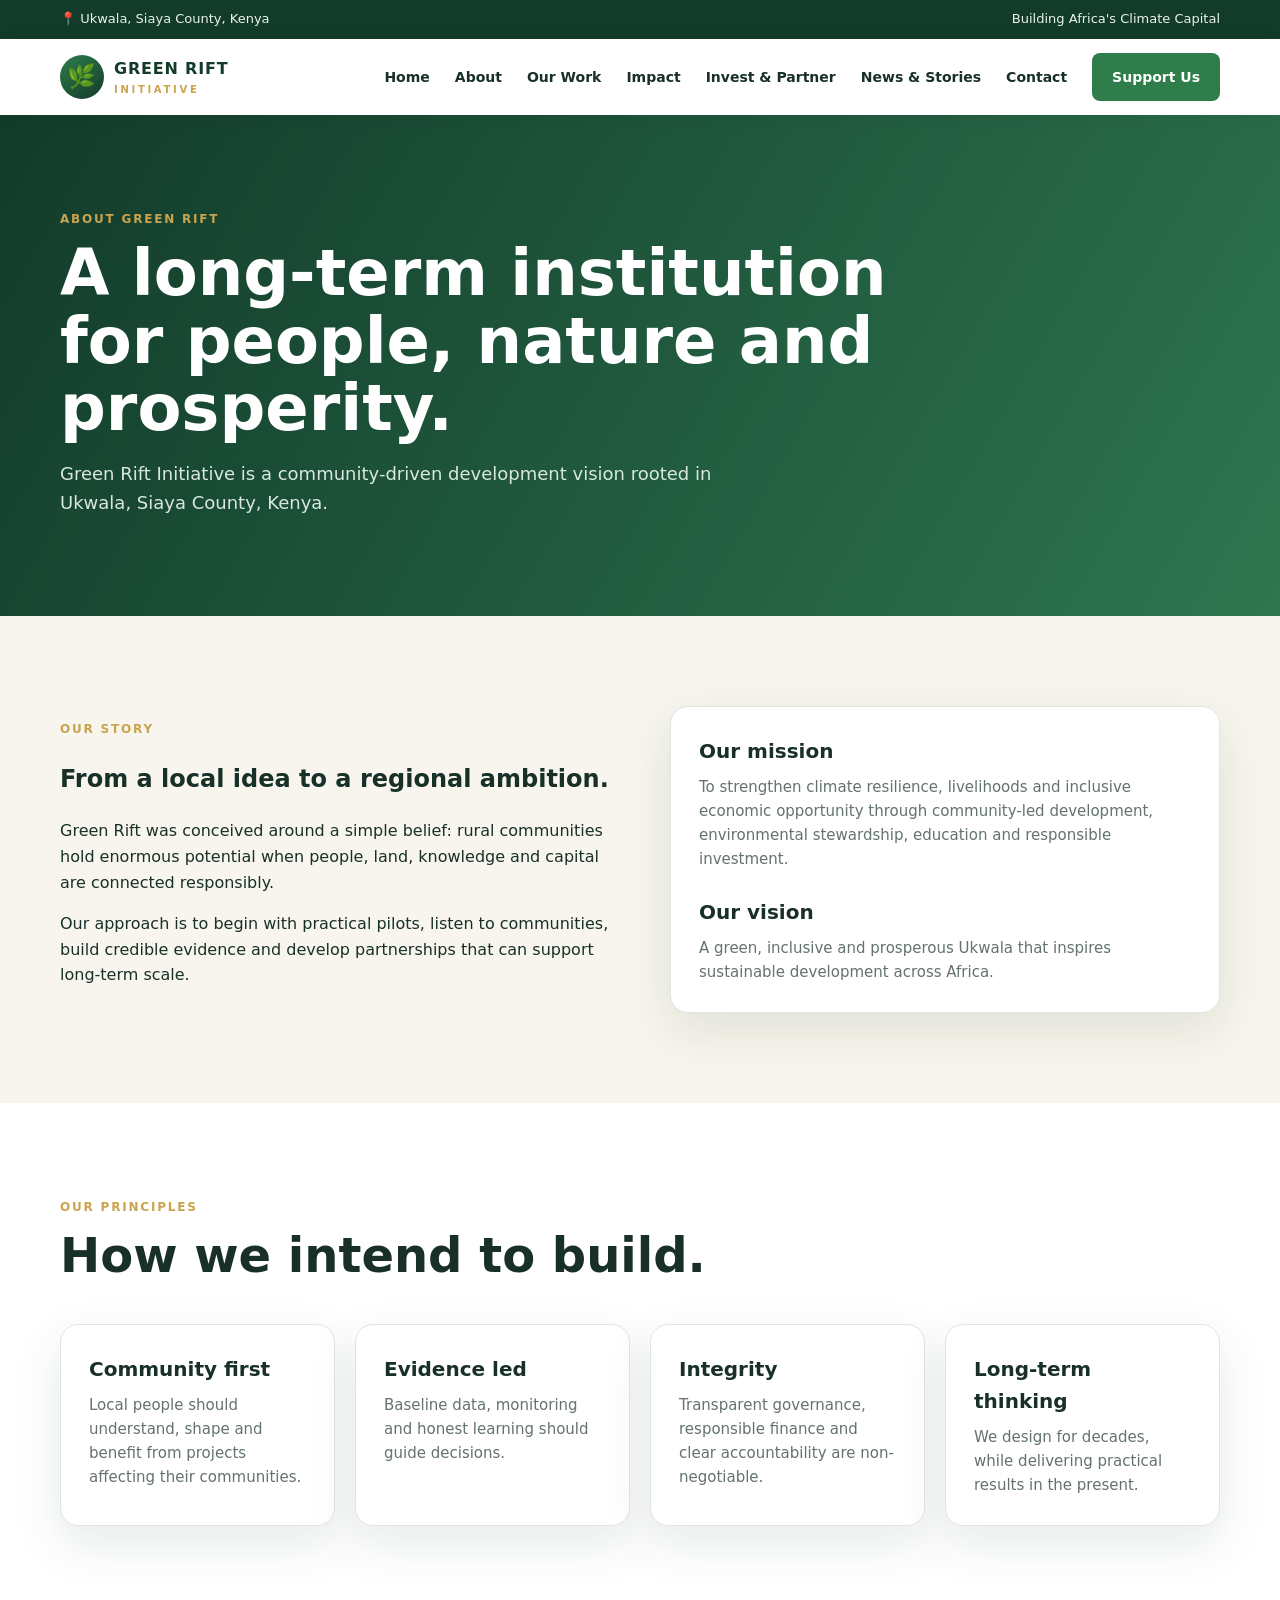
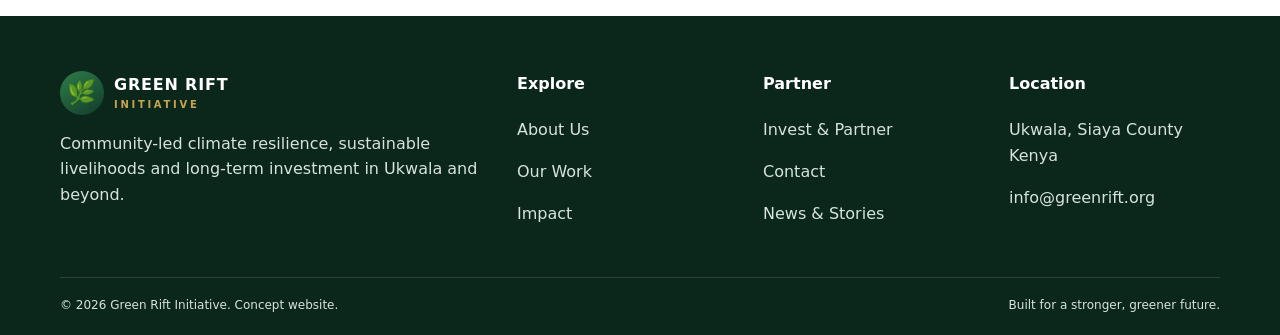
==== about.html @ a543f395 "Add files via upload" ====
<!doctype html><html lang="en"><head><meta charset="utf-8"><meta name="viewport" content="width=device-width,initial-scale=1"><meta name="description" content="Green Rift Initiative — community-led climate resilience and sustainable development in Ukwala, Siaya County, Kenya."><title>About Us | Green Rift Initiative</title><link rel="stylesheet" href="style.css"></head><body><div class="top"><div class="container"><div>📍 Ukwala, Siaya County, Kenya</div><div>Building Africa's Climate Capital</div></div></div><header class="nav"><div class="container navin"><a class="brand" href="index.html"><span class="mark">🌿</span><span>GREEN RIFT<small>INITIATIVE</small></span></a><nav class="links"><a href="index.html">Home</a><a href="about.html">About</a><a href="work.html">Our Work</a><a href="impact.html">Impact</a><a href="partner.html">Invest & Partner</a><a href="stories.html">News & Stories</a><a href="contact.html">Contact</a><a class="btn" href="partner.html">Support Us</a></nav><span class="mobile">☰</span></div></header><main><section class="pagehero"><div class="container"><span class="eyebrow">About Green Rift</span><h1>A long-term institution for people, nature and prosperity.</h1><p>Green Rift Initiative is a community-driven development vision rooted in Ukwala, Siaya County, Kenya.</p></div></section><section class="section"><div class="container split"><div><span class="eyebrow">Our story</span><h2>From a local idea to a regional ambition.</h2><p>Green Rift was conceived around a simple belief: rural communities hold enormous potential when people, land, knowledge and capital are connected responsibly.</p><p>Our approach is to begin with practical pilots, listen to communities, build credible evidence and develop partnerships that can support long-term scale.</p></div><div class="card"><h3>Our mission</h3><p>To strengthen climate resilience, livelihoods and inclusive economic opportunity through community-led development, environmental stewardship, education and responsible investment.</p><br><h3>Our vision</h3><p>A green, inclusive and prosperous Ukwala that inspires sustainable development across Africa.</p></div></div></section><section class="section white"><div class="container"><div class="section-head"><span class="eyebrow">Our principles</span><h2>How we intend to build.</h2></div><div class="grid grid4"><div class="card"><h3>Community first</h3><p>Local people should understand, shape and benefit from projects affecting their communities.</p></div><div class="card"><h3>Evidence led</h3><p>Baseline data, monitoring and honest learning should guide decisions.</p></div><div class="card"><h3>Integrity</h3><p>Transparent governance, responsible finance and clear accountability are non-negotiable.</p></div><div class="card"><h3>Long-term thinking</h3><p>We design for decades, while delivering practical results in the present.</p></div></div></div></section></main><footer class="footer"><div class="container"><div class="footergrid"><div><div class="brand" style="color:#fff"><span class="mark">🌿</span><span>GREEN RIFT<small>INITIATIVE</small></span></div><p>Community-led climate resilience, sustainable livelihoods and long-term investment in Ukwala and beyond.</p></div><div><h4>Explore</h4><p><a href="about.html">About Us</a></p><p><a href="work.html">Our Work</a></p><p><a href="impact.html">Impact</a></p></div><div><h4>Partner</h4><p><a href="partner.html">Invest & Partner</a></p><p><a href="contact.html">Contact</a></p><p><a href="stories.html">News & Stories</a></p></div><div><h4>Location</h4><p>Ukwala, Siaya County<br>Kenya</p><p>info@greenrift.org</p></div></div><div class="copyright"><span>© 2026 Green Rift Initiative. Concept website.</span><span>Built for a stronger, greener future.</span></div></div></footer></body></html>
---- style.css ----
:root{--forest:#123b2a;--green:#2f7d4a;--lime:#8dbf43;--gold:#c9a34e;--cream:#f7f5ed;--ink:#183028;--muted:#64736c;--white:#fff;--line:#dfe6df;--shadow:0 18px 50px rgba(18,59,42,.10)}
*{box-sizing:border-box}html{scroll-behavior:smooth}body{margin:0;font-family:Inter,system-ui,-apple-system,Segoe UI,Roboto,Arial,sans-serif;color:var(--ink);background:var(--cream);line-height:1.6}a{text-decoration:none;color:inherit}.container{width:min(1160px,92%);margin:auto}.top{background:var(--forest);color:#eaf3ec;font-size:13px}.top .container{display:flex;justify-content:space-between;gap:20px;padding:9px 0}.nav{background:#fff;position:sticky;top:0;z-index:20;box-shadow:0 2px 18px rgba(0,0,0,.05)}.navin{height:76px;display:flex;align-items:center;justify-content:space-between}.brand{display:flex;align-items:center;gap:10px;font-weight:900;letter-spacing:.05em;color:var(--forest)}.mark{width:44px;height:44px;border-radius:50%;display:grid;place-items:center;background:linear-gradient(145deg,var(--green),var(--forest));color:#fff;font-size:23px}.brand small{display:block;font-size:10px;letter-spacing:.27em;color:var(--gold);font-weight:800}.links{display:flex;gap:25px;align-items:center;font-size:14px;font-weight:700}.links a:hover,.links a.active{color:var(--green)}.btn{display:inline-flex;align-items:center;justify-content:center;gap:8px;padding:13px 20px;border-radius:8px;background:var(--green);color:#fff;font-weight:800;border:0;cursor:pointer}.btn.alt{background:transparent;color:var(--forest);border:1px solid var(--forest)}.btn.gold{background:var(--gold);color:#fff}.hero{min-height:610px;background:radial-gradient(circle at 75% 30%,rgba(141,191,67,.3),transparent 30%),linear-gradient(120deg,#0c3424 0%,#1f6843 48%,#2f7d4a 100%);color:#fff;position:relative;overflow:hidden}.hero:after{content:"";position:absolute;inset:auto -10% -25% -10%;height:330px;background:rgba(255,255,255,.07);border-radius:50% 50% 0 0/100% 100% 0 0;transform:rotate(-3deg)}.hero .container{position:relative;z-index:2;padding:92px 0}.eyebrow{color:var(--gold);font-weight:900;letter-spacing:.15em;text-transform:uppercase;font-size:12px}.hero h1{font-size:clamp(44px,6vw,78px);line-height:1.03;max-width:780px;margin:16px 0}.hero p{font-size:19px;max-width:650px;color:#e6f1e9}.hero-actions{display:flex;gap:12px;margin-top:28px;flex-wrap:wrap}.hero .btn.alt{color:#fff;border-color:#fff}.leaf-field{position:absolute;right:-90px;bottom:-90px;width:530px;height:530px;border-radius:50%;border:1px solid rgba(255,255,255,.16);box-shadow:inset 0 0 0 70px rgba(255,255,255,.025),inset 0 0 0 140px rgba(255,255,255,.025)}.section{padding:90px 0}.section.white{background:#fff}.section.dark{background:var(--forest);color:#fff}.section-head{max-width:720px;margin-bottom:42px}.section-head h2{font-size:clamp(30px,4vw,48px);line-height:1.1;margin:10px 0}.section-head p{color:var(--muted)}.dark .section-head p{color:#cbd9d0}.grid{display:grid;gap:20px}.grid6{grid-template-columns:repeat(3,1fr)}.grid4{grid-template-columns:repeat(4,1fr)}.card{background:#fff;border:1px solid var(--line);border-radius:18px;padding:28px;box-shadow:var(--shadow)}.dark .card{background:rgba(255,255,255,.06);border-color:rgba(255,255,255,.12);box-shadow:none}.icon{width:48px;height:48px;border-radius:14px;background:#e8f2e9;color:var(--green);display:grid;place-items:center;font-size:22px;margin-bottom:18px}.card h3{margin:0 0 8px;font-size:20px}.card p{margin:0;color:var(--muted);font-size:15px}.dark .card p{color:#cbd9d0}.split{display:grid;grid-template-columns:1fr 1fr;gap:60px;align-items:center}.visual{min-height:390px;border-radius:24px;background:linear-gradient(145deg,#1e6240,#86b65a 60%,#dce8c9);position:relative;overflow:hidden;box-shadow:var(--shadow)}.visual:before{content:"";position:absolute;width:180%;height:140px;left:-30%;bottom:80px;background:#397a52;border-radius:50%;transform:rotate(-8deg)}.visual:after{content:"";position:absolute;width:120%;height:170px;left:-10%;bottom:-70px;background:#2b6745;border-radius:50%}.stats{display:grid;grid-template-columns:repeat(4,1fr);gap:1px;background:rgba(255,255,255,.16);border-radius:18px;overflow:hidden}.stat{padding:28px;background:rgba(0,0,0,.08);text-align:center}.stat strong{display:block;font-size:35px;color:#fff}.stat span{font-size:13px;color:#d6e5dc}.quote{font-size:25px;line-height:1.4;border-left:4px solid var(--gold);padding-left:24px}.pill{display:inline-block;padding:7px 12px;border-radius:99px;background:#e9f3e9;color:var(--green);font-size:12px;font-weight:800}.pagehero{padding:90px 0 80px;background:linear-gradient(120deg,var(--forest),#2e7650);color:#fff}.pagehero h1{font-size:clamp(40px,5vw,64px);line-height:1.05;margin:10px 0;max-width:850px}.pagehero p{max-width:720px;color:#d9e8df;font-size:18px}.timeline{border-left:2px solid var(--line);padding-left:28px}.timeline .item{position:relative;margin-bottom:35px}.timeline .item:before{content:"";position:absolute;left:-37px;top:5px;width:14px;height:14px;border-radius:50%;background:var(--green);border:4px solid var(--cream)}.table{width:100%;border-collapse:collapse;background:#fff;border-radius:14px;overflow:hidden}.table th,.table td{text-align:left;padding:15px;border-bottom:1px solid var(--line)}.table th{background:#edf4ed;color:var(--forest)}.form{background:#fff;padding:32px;border-radius:20px;box-shadow:var(--shadow)}input,textarea,select{width:100%;padding:13px 14px;border:1px solid #cfd9d2;border-radius:8px;font:inherit;margin:7px 0 16px;background:#fff}textarea{min-height:130px;resize:vertical}label{font-weight:800;font-size:13px}.footer{background:#0b271c;color:#d6e4dc;padding:55px 0 20px}.footergrid{display:grid;grid-template-columns:2fr 1fr 1fr 1fr;gap:35px}.footer a{color:#d6e4dc}.footer h4{color:#fff;margin-top:0}.copyright{border-top:1px solid rgba(255,255,255,.12);margin-top:35px;padding-top:18px;font-size:12px;display:flex;justify-content:space-between}.mobile{display:none}.notice{padding:14px 18px;background:#fff7df;border-left:4px solid var(--gold);border-radius:8px;color:#6b5829}.logo-line{display:flex;gap:30px;flex-wrap:wrap;align-items:center}.logo-box{padding:16px 20px;background:#fff;border:1px solid var(--line);border-radius:10px;font-weight:800;color:var(--muted)}
@media(max-width:900px){.links{display:none}.mobile{display:block}.grid6,.grid4{grid-template-columns:1fr 1fr}.split{grid-template-columns:1fr}.stats{grid-template-columns:1fr 1fr}.footergrid{grid-template-columns:1fr 1fr}.hero .container{padding:70px 0}.top .container{font-size:11px}}
@media(max-width:600px){.grid6,.grid4,.stats,.footergrid{grid-template-columns:1fr}.section{padding:65px 0}.hero{min-height:590px}.hero h1{font-size:45px}.copyright{display:block}.copyright span{display:block;margin-bottom:6px}}
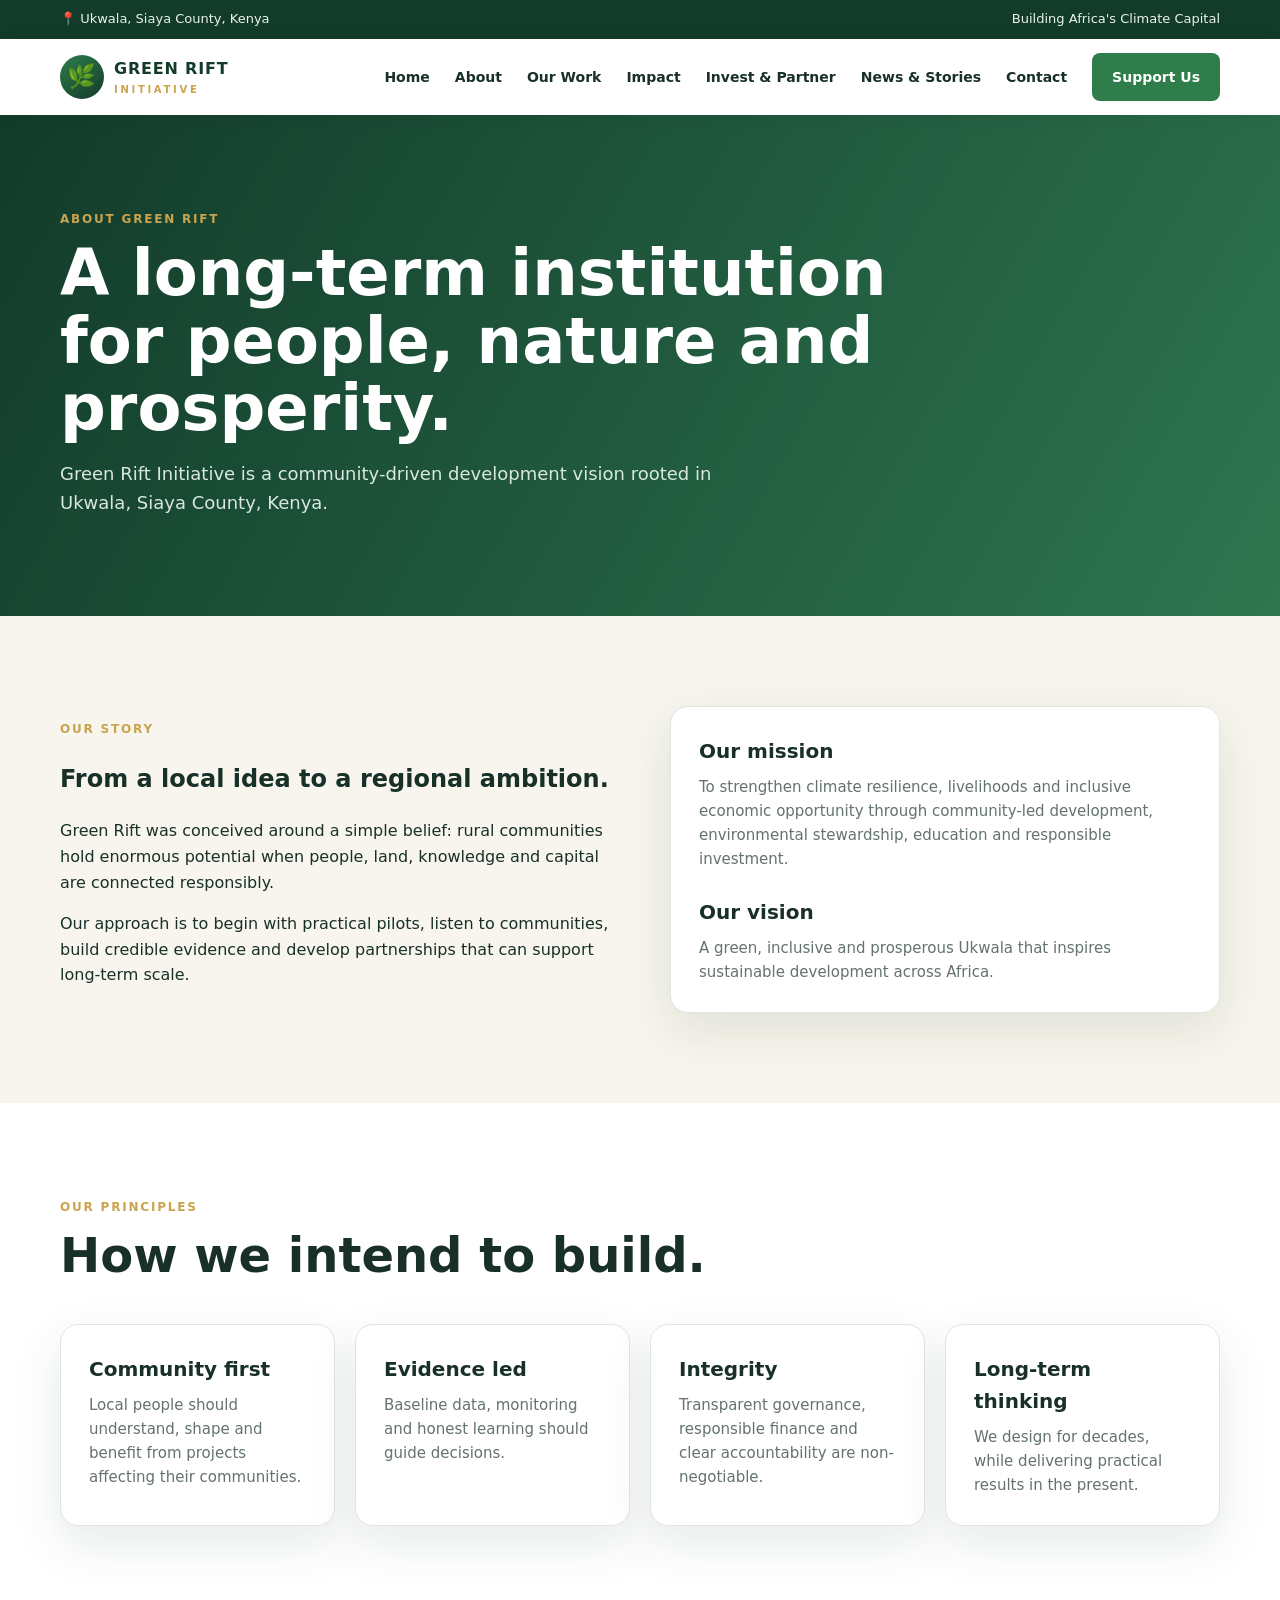
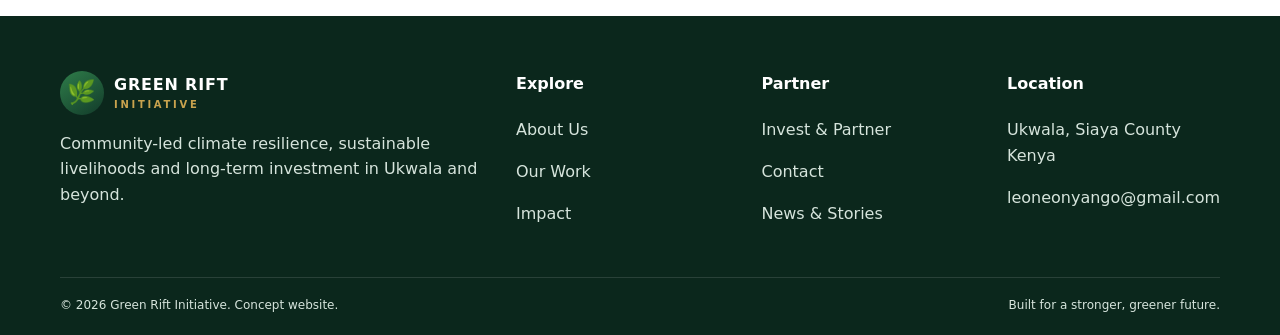
==== commit 253e583d: "Update about.html" ====
--- a/about.html
+++ b/about.html
@@ -1 +1 @@
-<!doctype html><html lang="en"><head><meta charset="utf-8"><meta name="viewport" content="width=device-width,initial-scale=1"><meta name="description" content="Green Rift Initiative — community-led climate resilience and sustainable development in Ukwala, Siaya County, Kenya."><title>About Us | Green Rift Initiative</title><link rel="stylesheet" href="style.css"></head><body><div class="top"><div class="container"><div>📍 Ukwala, Siaya County, Kenya</div><div>Building Africa's Climate Capital</div></div></div><header class="nav"><div class="container navin"><a class="brand" href="index.html"><span class="mark">🌿</span><span>GREEN RIFT<small>INITIATIVE</small></span></a><nav class="links"><a href="index.html">Home</a><a href="about.html">About</a><a href="work.html">Our Work</a><a href="impact.html">Impact</a><a href="partner.html">Invest & Partner</a><a href="stories.html">News & Stories</a><a href="contact.html">Contact</a><a class="btn" href="partner.html">Support Us</a></nav><span class="mobile">☰</span></div></header><main><section class="pagehero"><div class="container"><span class="eyebrow">About Green Rift</span><h1>A long-term institution for people, nature and prosperity.</h1><p>Green Rift Initiative is a community-driven development vision rooted in Ukwala, Siaya County, Kenya.</p></div></section><section class="section"><div class="container split"><div><span class="eyebrow">Our story</span><h2>From a local idea to a regional ambition.</h2><p>Green Rift was conceived around a simple belief: rural communities hold enormous potential when people, land, knowledge and capital are connected responsibly.</p><p>Our approach is to begin with practical pilots, listen to communities, build credible evidence and develop partnerships that can support long-term scale.</p></div><div class="card"><h3>Our mission</h3><p>To strengthen climate resilience, livelihoods and inclusive economic opportunity through community-led development, environmental stewardship, education and responsible investment.</p><br><h3>Our vision</h3><p>A green, inclusive and prosperous Ukwala that inspires sustainable development across Africa.</p></div></div></section><section class="section white"><div class="container"><div class="section-head"><span class="eyebrow">Our principles</span><h2>How we intend to build.</h2></div><div class="grid grid4"><div class="card"><h3>Community first</h3><p>Local people should understand, shape and benefit from projects affecting their communities.</p></div><div class="card"><h3>Evidence led</h3><p>Baseline data, monitoring and honest learning should guide decisions.</p></div><div class="card"><h3>Integrity</h3><p>Transparent governance, responsible finance and clear accountability are non-negotiable.</p></div><div class="card"><h3>Long-term thinking</h3><p>We design for decades, while delivering practical results in the present.</p></div></div></div></section></main><footer class="footer"><div class="container"><div class="footergrid"><div><div class="brand" style="color:#fff"><span class="mark">🌿</span><span>GREEN RIFT<small>INITIATIVE</small></span></div><p>Community-led climate resilience, sustainable livelihoods and long-term investment in Ukwala and beyond.</p></div><div><h4>Explore</h4><p><a href="about.html">About Us</a></p><p><a href="work.html">Our Work</a></p><p><a href="impact.html">Impact</a></p></div><div><h4>Partner</h4><p><a href="partner.html">Invest & Partner</a></p><p><a href="contact.html">Contact</a></p><p><a href="stories.html">News & Stories</a></p></div><div><h4>Location</h4><p>Ukwala, Siaya County<br>Kenya</p><p>info@greenrift.org</p></div></div><div class="copyright"><span>© 2026 Green Rift Initiative. Concept website.</span><span>Built for a stronger, greener future.</span></div></div></footer></body></html>+<!doctype html><html lang="en"><head><meta charset="utf-8"><meta name="viewport" content="width=device-width,initial-scale=1"><meta name="description" content="Green Rift Initiative — community-led climate resilience and sustainable development in Ukwala, Siaya County, Kenya."><title>About Us | Green Rift Initiative</title><link rel="stylesheet" href="style.css"></head><body><div class="top"><div class="container"><div>📍 Ukwala, Siaya County, Kenya</div><div>Building Africa's Climate Capital</div></div></div><header class="nav"><div class="container navin"><a class="brand" href="index.html"><span class="mark">🌿</span><span>GREEN RIFT<small>INITIATIVE</small></span></a><nav class="links"><a href="index.html">Home</a><a href="about.html">About</a><a href="work.html">Our Work</a><a href="impact.html">Impact</a><a href="partner.html">Invest & Partner</a><a href="stories.html">News & Stories</a><a href="contact.html">Contact</a><a class="btn" href="partner.html">Support Us</a></nav><span class="mobile">☰</span></div></header><main><section class="pagehero"><div class="container"><span class="eyebrow">About Green Rift</span><h1>A long-term institution for people, nature and prosperity.</h1><p>Green Rift Initiative is a community-driven development vision rooted in Ukwala, Siaya County, Kenya.</p></div></section><section class="section"><div class="container split"><div><span class="eyebrow">Our story</span><h2>From a local idea to a regional ambition.</h2><p>Green Rift was conceived around a simple belief: rural communities hold enormous potential when people, land, knowledge and capital are connected responsibly.</p><p>Our approach is to begin with practical pilots, listen to communities, build credible evidence and develop partnerships that can support long-term scale.</p></div><div class="card"><h3>Our mission</h3><p>To strengthen climate resilience, livelihoods and inclusive economic opportunity through community-led development, environmental stewardship, education and responsible investment.</p><br><h3>Our vision</h3><p>A green, inclusive and prosperous Ukwala that inspires sustainable development across Africa.</p></div></div></section><section class="section white"><div class="container"><div class="section-head"><span class="eyebrow">Our principles</span><h2>How we intend to build.</h2></div><div class="grid grid4"><div class="card"><h3>Community first</h3><p>Local people should understand, shape and benefit from projects affecting their communities.</p></div><div class="card"><h3>Evidence led</h3><p>Baseline data, monitoring and honest learning should guide decisions.</p></div><div class="card"><h3>Integrity</h3><p>Transparent governance, responsible finance and clear accountability are non-negotiable.</p></div><div class="card"><h3>Long-term thinking</h3><p>We design for decades, while delivering practical results in the present.</p></div></div></div></section></main><footer class="footer"><div class="container"><div class="footergrid"><div><div class="brand" style="color:#fff"><span class="mark">🌿</span><span>GREEN RIFT<small>INITIATIVE</small></span></div><p>Community-led climate resilience, sustainable livelihoods and long-term investment in Ukwala and beyond.</p></div><div><h4>Explore</h4><p><a href="about.html">About Us</a></p><p><a href="work.html">Our Work</a></p><p><a href="impact.html">Impact</a></p></div><div><h4>Partner</h4><p><a href="partner.html">Invest & Partner</a></p><p><a href="contact.html">Contact</a></p><p><a href="stories.html">News & Stories</a></p></div><div><h4>Location</h4><p>Ukwala, Siaya County<br>Kenya</p><p>leoneonyango@gmail.com</p></div></div><div class="copyright"><span>© 2026 Green Rift Initiative. Concept website.</span><span>Built for a stronger, greener future.</span></div></div></footer></body></html>
